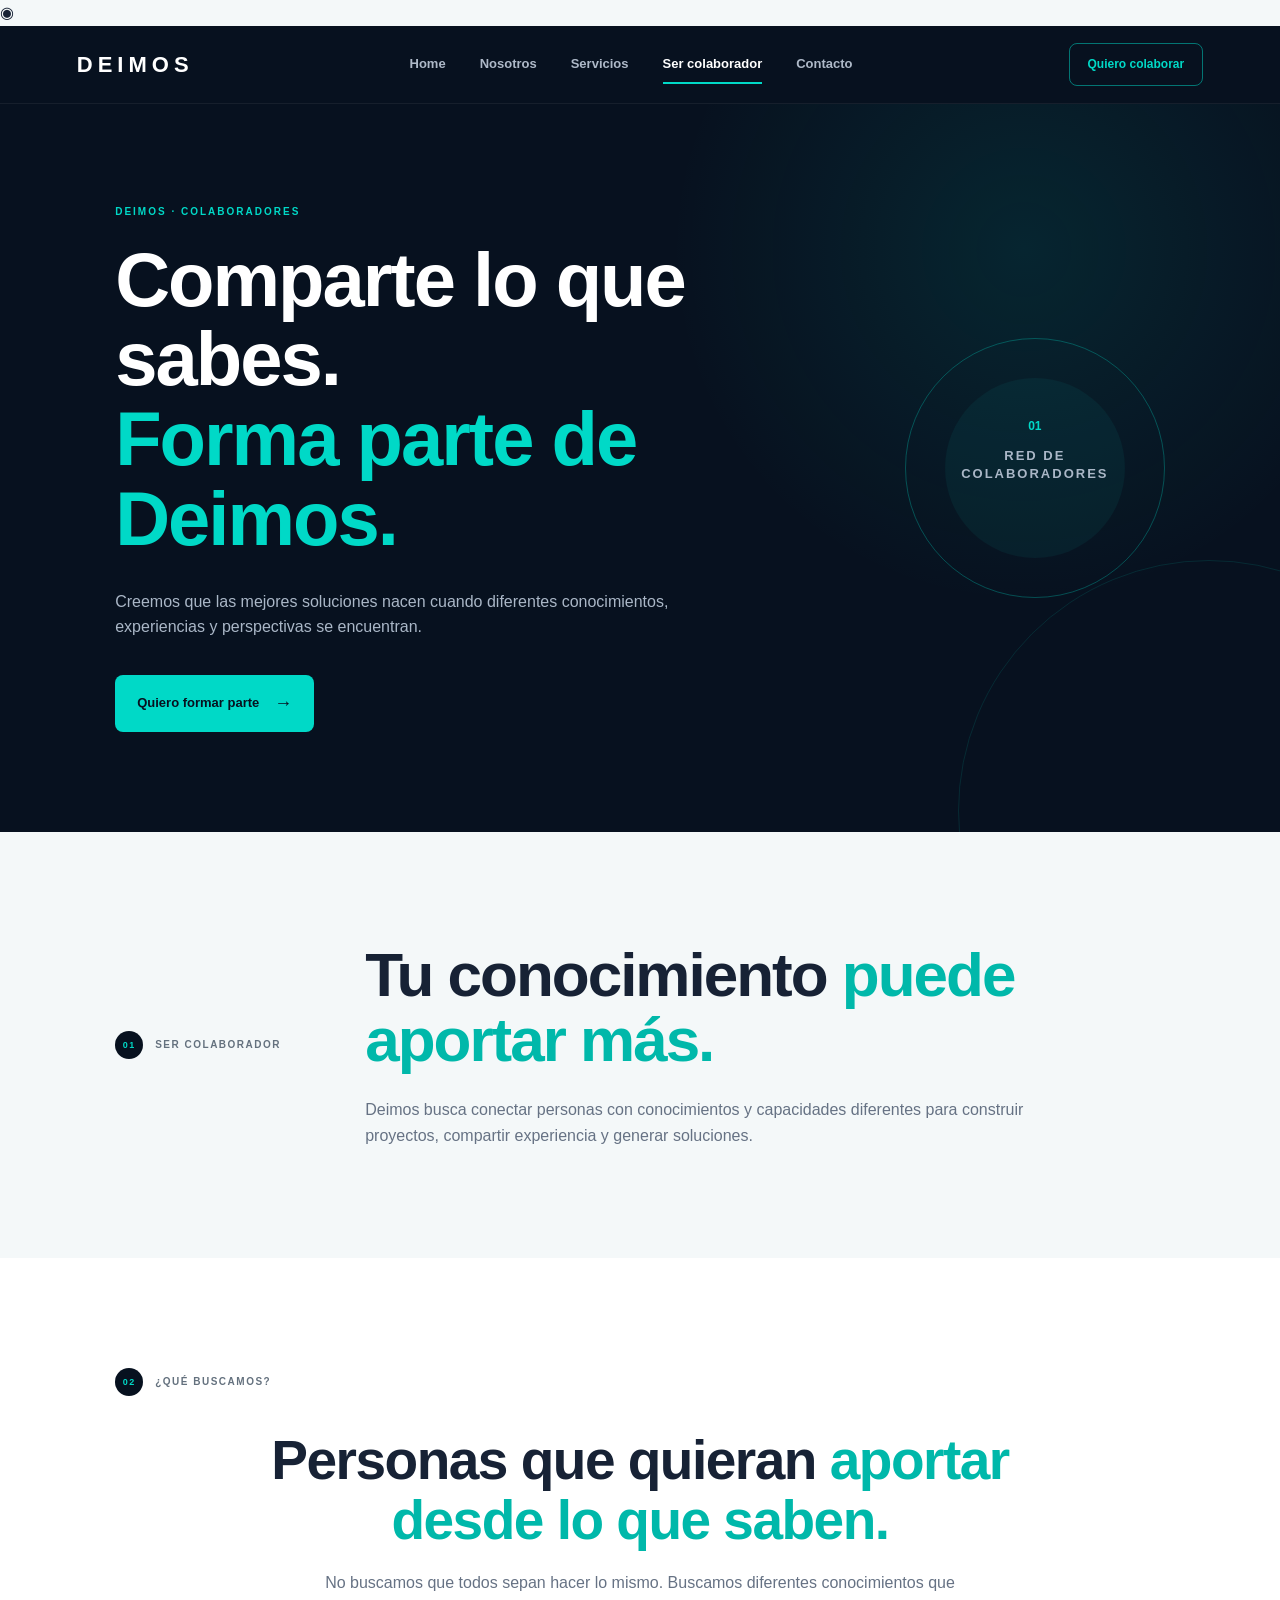
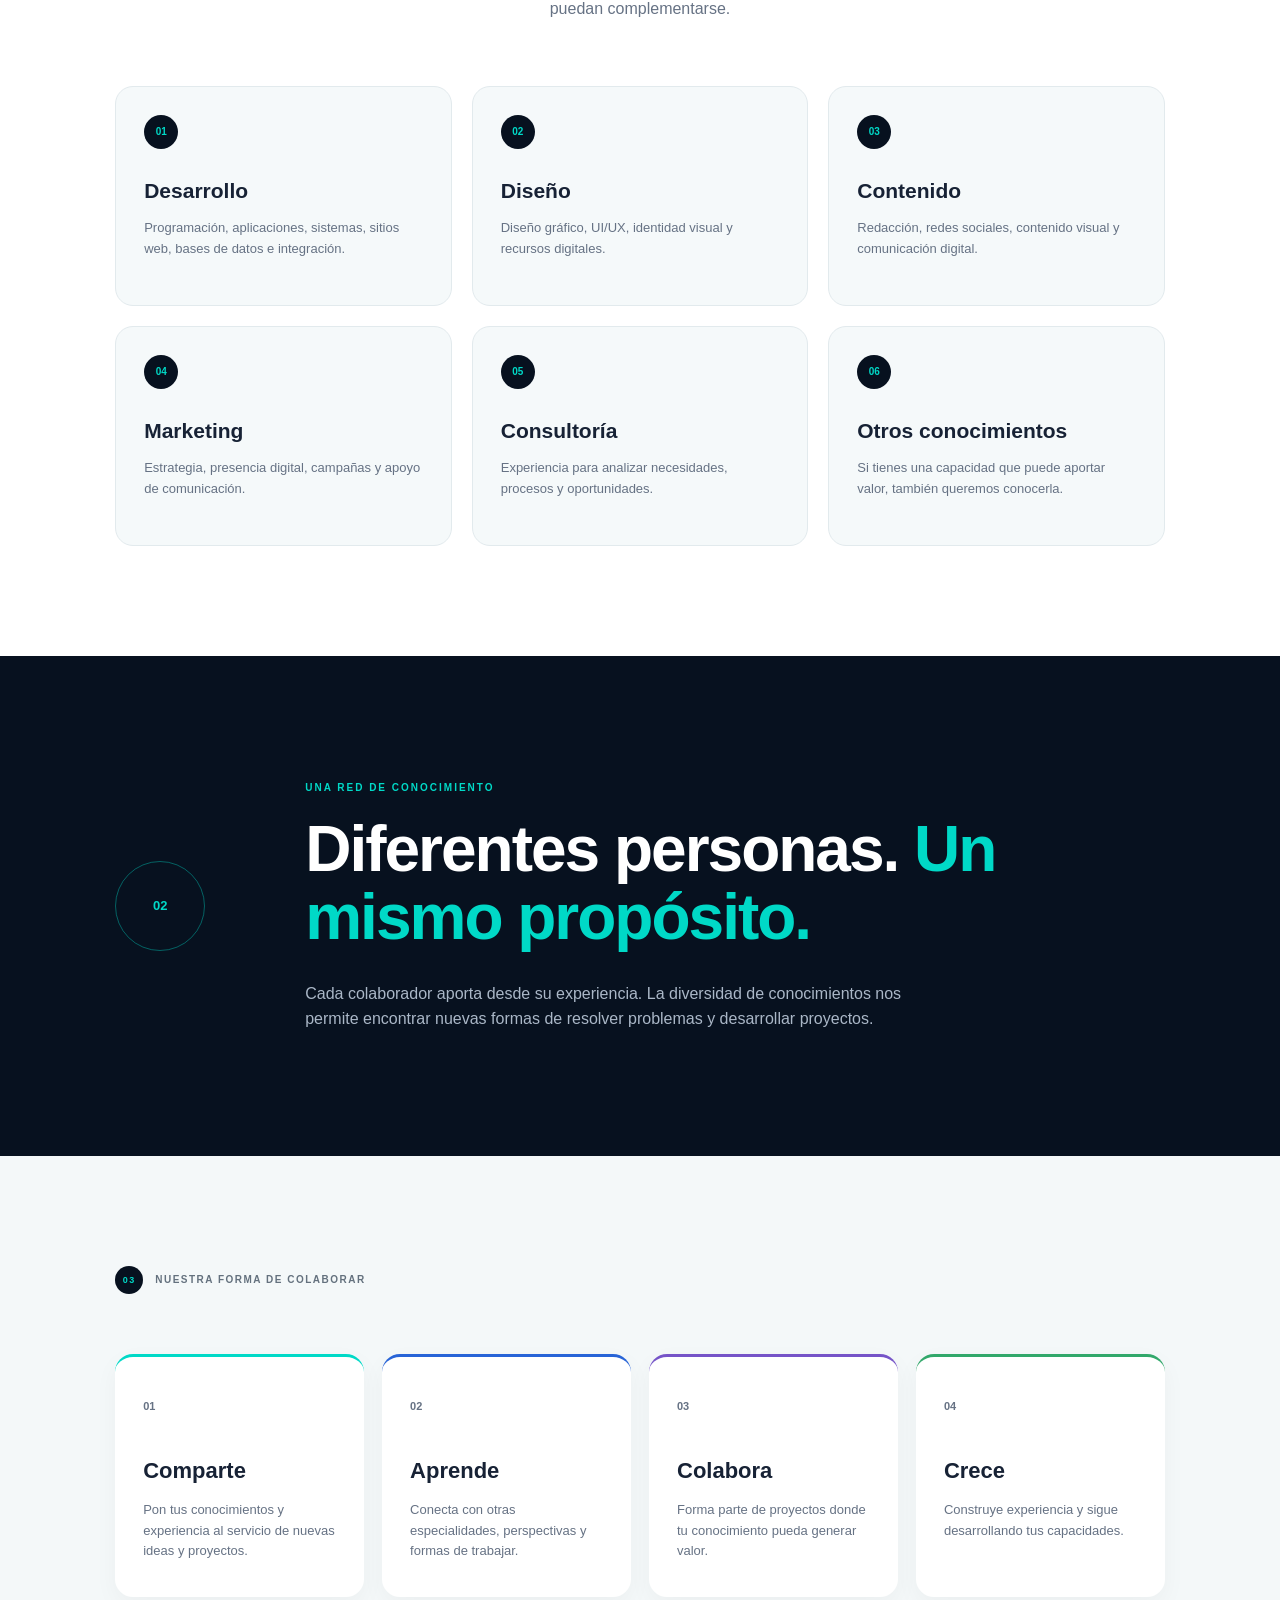
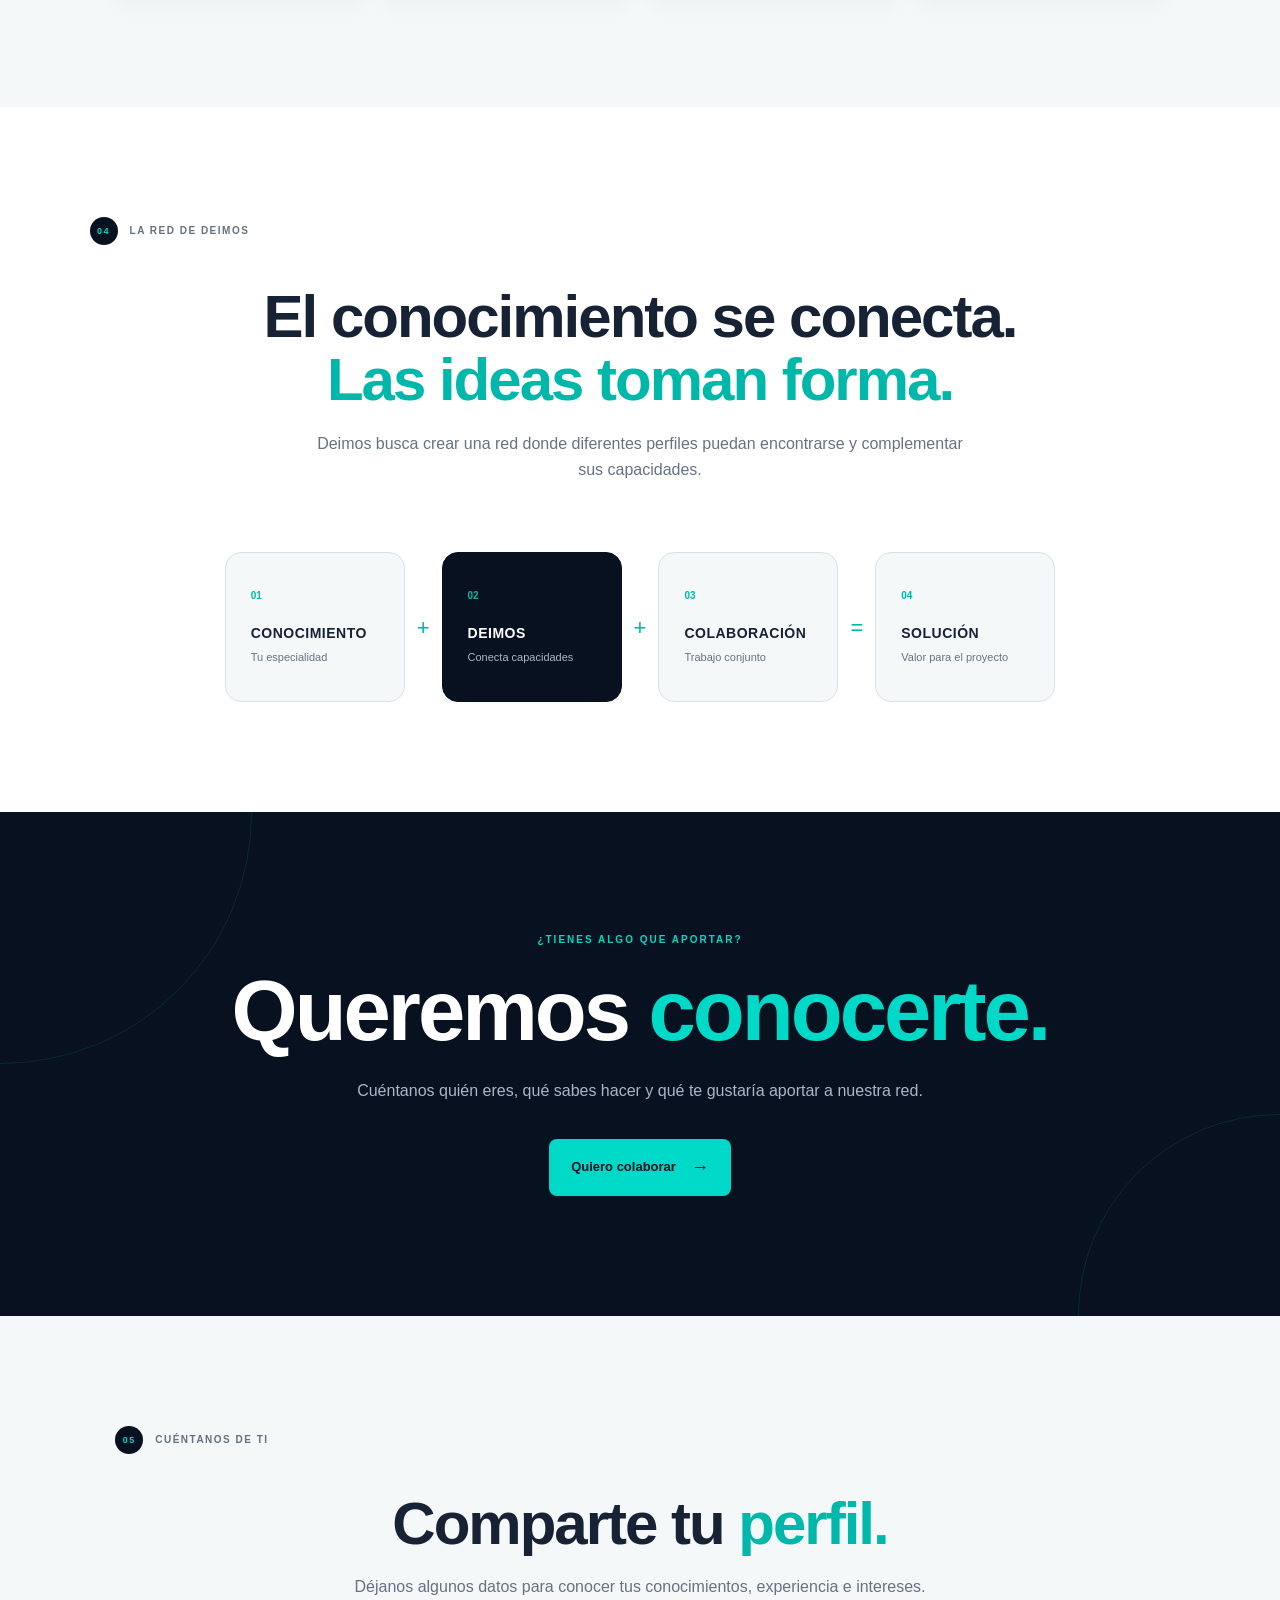
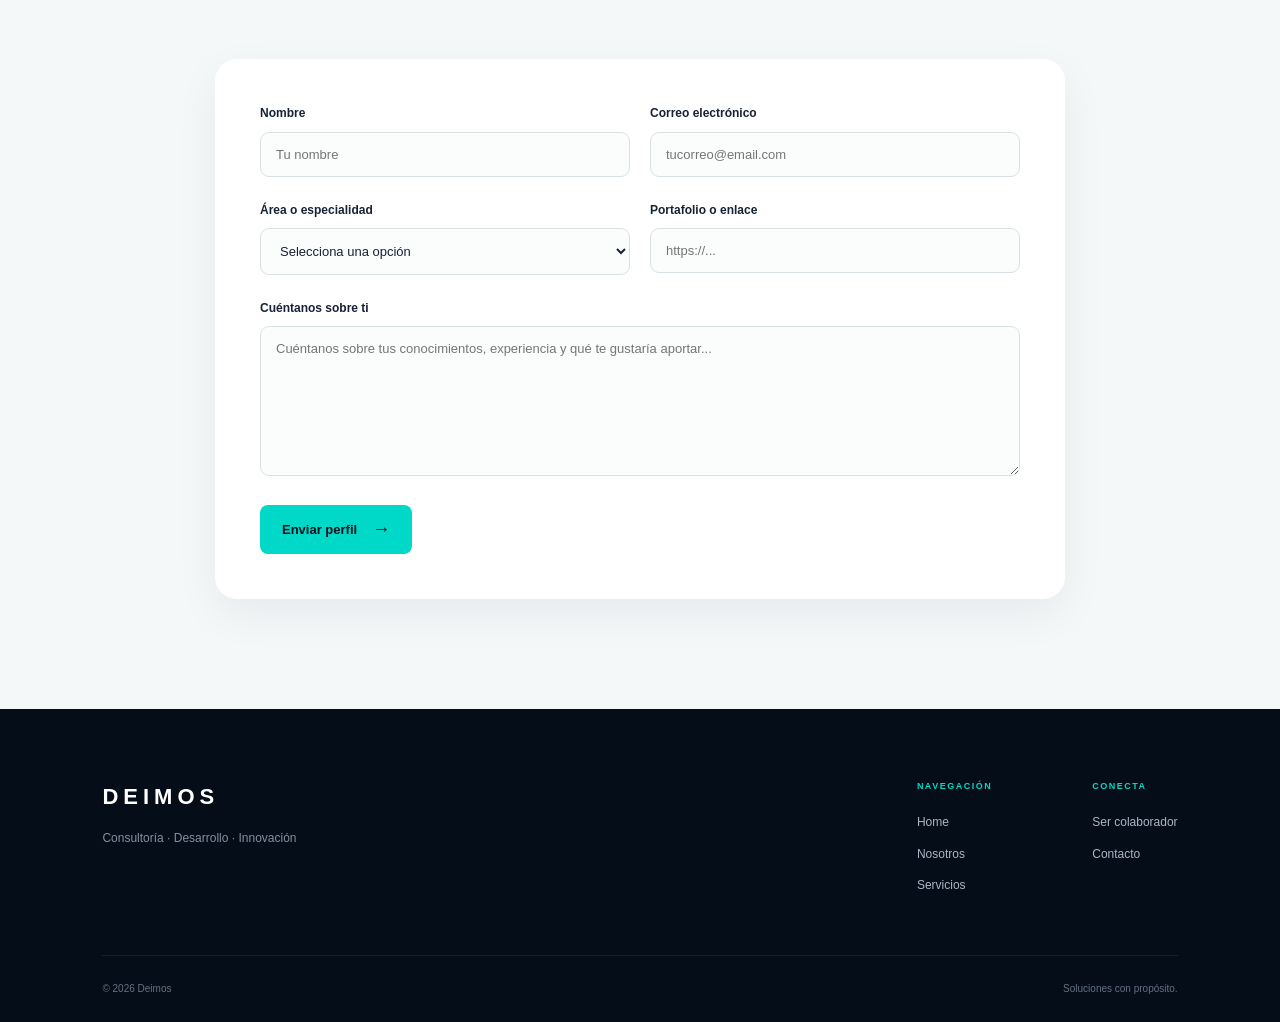
==== colaboradores.html @ 99408b01 "Add files via upload" ====
<!DOCTYPE html>
<html lang="es">
<head>
    <meta charset="UTF-8">
    <meta name="viewport" content="width=device-width, initial-scale=1.0">

    <title>Ser colaborador | Deimos</title>

    <meta name="description"
          content="Forma parte de la red de colaboradores de Deimos y comparte tus conocimientos para crear soluciones con propósito.">

    <link rel="stylesheet" href="css/colaboradores.css">
</head>

<!-- BOTÓN WHATSAPP -->
<a
    href="https://wa.me/528991595429"
    class="whatsapp-float"
    target="_blank"
    rel="noopener noreferrer"
    aria-label="Contactar por WhatsApp"
>
    <span class="whatsapp-icon">◉</span>
</a>

<body>

    <!-- =========================
         NAVBAR
    ========================== -->

    <header class="navbar">

        <a href="index.html" class="logo">
            DEIMOS
        </a>

        <nav class="nav-menu">
            <a href="index.html">Home</a>
            <a href="nosotros.html">Nosotros</a>
            <a href="servicios.html">Servicios</a>
            <a href="colaboradores.html" class="active">Ser colaborador</a>
            <a href="contacto.html">Contacto</a>
        </nav>

        <a href="#postularme" class="nav-button">
            Quiero colaborar
        </a>

    </header>


    <main>

        <!-- =========================
             HERO
        ========================== -->

        <section class="collab-hero">

            <div class="collab-hero-content">

                <span class="eyebrow">
                    DEIMOS · COLABORADORES
                </span>

                <h1>
                    Comparte lo que sabes.
                    <span>Forma parte de Deimos.</span>
                </h1>

                <p>
                    Creemos que las mejores soluciones nacen cuando
                    diferentes conocimientos, experiencias y perspectivas
                    se encuentran.
                </p>

                <a href="#postularme" class="btn-primary">
                    Quiero formar parte
                    <span>→</span>
                </a>

            </div>


            <div class="hero-mark">

                <span>01</span>

                <p>
                    RED DE<br>
                    COLABORADORES
                </p>

            </div>

        </section>


        <!-- =========================
             INTRO
        ========================== -->

        <section class="collab-intro">

            <div class="section-label">
                <span>01</span>
                SER COLABORADOR
            </div>


            <div class="intro-content">

                <h2>
                    Tu conocimiento
                    <span>puede aportar más.</span>
                </h2>

                <p>
                    Deimos busca conectar personas con conocimientos
                    y capacidades diferentes para construir proyectos,
                    compartir experiencia y generar soluciones.
                </p>

            </div>

        </section>


        <!-- =========================
             QUÉ BUSCAMOS
        ========================== -->

        <section class="collab-skills">

            <div class="section-label">
                <span>02</span>
                ¿QUÉ BUSCAMOS?
            </div>


            <div class="skills-heading">

                <h2>
                    Personas que quieran
                    <span>aportar desde lo que saben.</span>
                </h2>

                <p>
                    No buscamos que todos sepan hacer lo mismo.
                    Buscamos diferentes conocimientos que puedan
                    complementarse.
                </p>

            </div>


            <div class="skills-grid">

                <article class="skill-card">

                    <span>01</span>

                    <h3>
                        Desarrollo
                    </h3>

                    <p>
                        Programación, aplicaciones, sistemas,
                        sitios web, bases de datos e integración.
                    </p>

                </article>


                <article class="skill-card">

                    <span>02</span>

                    <h3>
                        Diseño
                    </h3>

                    <p>
                        Diseño gráfico, UI/UX, identidad visual
                        y recursos digitales.
                    </p>

                </article>


                <article class="skill-card">

                    <span>03</span>

                    <h3>
                        Contenido
                    </h3>

                    <p>
                        Redacción, redes sociales, contenido
                        visual y comunicación digital.
                    </p>

                </article>


                <article class="skill-card">

                    <span>04</span>

                    <h3>
                        Marketing
                    </h3>

                    <p>
                        Estrategia, presencia digital,
                        campañas y apoyo de comunicación.
                    </p>

                </article>


                <article class="skill-card">

                    <span>05</span>

                    <h3>
                        Consultoría
                    </h3>

                    <p>
                        Experiencia para analizar necesidades,
                        procesos y oportunidades.
                    </p>

                </article>


                <article class="skill-card">

                    <span>06</span>

                    <h3>
                        Otros conocimientos
                    </h3>

                    <p>
                        Si tienes una capacidad que puede aportar
                        valor, también queremos conocerla.
                    </p>

                </article>

            </div>

        </section>


        <!-- =========================
             FILOSOFÍA
        ========================== -->

        <section class="collab-philosophy">

            <div class="philosophy-number">
                02
            </div>


            <div class="philosophy-content">

                <span class="eyebrow">
                    UNA RED DE CONOCIMIENTO
                </span>

                <h2>
                    Diferentes personas.
                    <span>Un mismo propósito.</span>
                </h2>

                <p>
                    Cada colaborador aporta desde su experiencia.
                    La diversidad de conocimientos nos permite
                    encontrar nuevas formas de resolver problemas
                    y desarrollar proyectos.
                </p>

            </div>

        </section>


        <!-- =========================
             NUESTRA FORMA DE COLABORAR
        ========================== -->

        <section class="collab-values">

            <div class="section-label">
                <span>03</span>
                NUESTRA FORMA DE COLABORAR
            </div>


            <div class="values-grid">

                <article>

                    <span>01</span>

                    <h3>
                        Comparte
                    </h3>

                    <p>
                        Pon tus conocimientos y experiencia
                        al servicio de nuevas ideas y proyectos.
                    </p>

                </article>


                <article>

                    <span>02</span>

                    <h3>
                        Aprende
                    </h3>

                    <p>
                        Conecta con otras especialidades,
                        perspectivas y formas de trabajar.
                    </p>

                </article>


                <article>

                    <span>03</span>

                    <h3>
                        Colabora
                    </h3>

                    <p>
                        Forma parte de proyectos donde tu
                        conocimiento pueda generar valor.
                    </p>

                </article>


                <article>

                    <span>04</span>

                    <h3>
                        Crece
                    </h3>

                    <p>
                        Construye experiencia y sigue
                        desarrollando tus capacidades.
                    </p>

                </article>

            </div>

        </section>


        <!-- =========================
             RED DE DEIMOS
        ========================== -->

        <section class="collab-network">

            <div class="section-label">
                <span>04</span>
                LA RED DE DEIMOS
            </div>


            <div class="network-heading">

                <h2>
                    El conocimiento se conecta.
                    <span>Las ideas toman forma.</span>
                </h2>

                <p>
                    Deimos busca crear una red donde diferentes
                    perfiles puedan encontrarse y complementar
                    sus capacidades.
                </p>

            </div>


            <div class="network-visual">

                <div class="network-person">

                    <span>01</span>

                    <strong>
                        CONOCIMIENTO
                    </strong>

                    <small>
                        Tu especialidad
                    </small>

                </div>


                <div class="network-connector">
                    +
                </div>


                <div class="network-person network-center">

                    <span>02</span>

                    <strong>
                        DEIMOS
                    </strong>

                    <small>
                        Conecta capacidades
                    </small>

                </div>


                <div class="network-connector">
                    +
                </div>


                <div class="network-person">

                    <span>03</span>

                    <strong>
                        COLABORACIÓN
                    </strong>

                    <small>
                        Trabajo conjunto
                    </small>

                </div>


                <div class="network-connector">
                    =
                </div>


                <div class="network-result">

                    <span>04</span>

                    <strong>
                        SOLUCIÓN
                    </strong>

                    <small>
                        Valor para el proyecto
                    </small>

                </div>

            </div>

        </section>


        <!-- =========================
             INVITACIÓN
        ========================== -->

        <section class="collab-invite">

            <span class="eyebrow">
                ¿TIENES ALGO QUE APORTAR?
            </span>

            <h2>
                Queremos
                <span>conocerte.</span>
            </h2>

            <p>
                Cuéntanos quién eres, qué sabes hacer y
                qué te gustaría aportar a nuestra red.
            </p>

            <a href="#postularme" class="btn-primary">
                Quiero colaborar
                <span>→</span>
            </a>

        </section>


        <!-- =========================
             FORMULARIO
        ========================== -->

        <section class="collab-form-section" id="postularme">

            <div class="section-label">
                <span>05</span>
                CUÉNTANOS DE TI
            </div>


            <div class="form-heading">

                <h2>
                    Comparte tu
                    <span>perfil.</span>
                </h2>

                <p>
                    Déjanos algunos datos para conocer tus
                    conocimientos, experiencia e intereses.
                </p>

            </div>


            <form class="collab-form">

                <div class="form-row">

                    <div class="form-group">

                        <label for="nombre">
                            Nombre
                        </label>

                        <input
                            type="text"
                            id="nombre"
                            name="nombre"
                            placeholder="Tu nombre"
                        >

                    </div>


                    <div class="form-group">

                        <label for="correo">
                            Correo electrónico
                        </label>

                        <input
                            type="email"
                            id="correo"
                            name="correo"
                            placeholder="tucorreo@email.com"
                        >

                    </div>

                </div>


                <div class="form-row">

                    <div class="form-group">

                        <label for="especialidad">
                            Área o especialidad
                        </label>

                        <select
                            id="especialidad"
                            name="especialidad"
                        >

                            <option value="">
                                Selecciona una opción
                            </option>

                            <option value="desarrollo">
                                Desarrollo / Tecnología
                            </option>

                            <option value="diseno">
                                Diseño
                            </option>

                            <option value="contenido">
                                Contenido
                            </option>

                            <option value="marketing">
                                Marketing
                            </option>

                            <option value="consultoria">
                                Consultoría
                            </option>

                            <option value="otra">
                                Otra
                            </option>

                        </select>

                    </div>


                    <div class="form-group">

                        <label for="portafolio">
                            Portafolio o enlace
                        </label>

                        <input
                            type="url"
                            id="portafolio"
                            name="portafolio"
                            placeholder="https://..."
                        >

                    </div>

                </div>


                <div class="form-group">

                    <label for="mensaje">
                        Cuéntanos sobre ti
                    </label>

                    <textarea
                        id="mensaje"
                        name="mensaje"
                        rows="6"
                        placeholder="Cuéntanos sobre tus conocimientos, experiencia y qué te gustaría aportar..."
                    ></textarea>

                </div>


                <button
                    type="submit"
                    class="btn-primary form-button"
                >
                    Enviar perfil
                    <span>→</span>
                </button>

            </form>

        </section>

    </main>


    <!-- =========================
         FOOTER
    ========================== -->

    <footer class="footer">

        <div class="footer-main">

            <div class="footer-brand">

                <a href="index.html" class="logo">
                    DEIMOS
                </a>

                <p>
                    Consultoría · Desarrollo · Innovación
                </p>

            </div>


            <div class="footer-links">

                <div>

                    <span>NAVEGACIÓN</span>

                    <a href="index.html">
                        Home
                    </a>

                    <a href="nosotros.html">
                        Nosotros
                    </a>

                    <a href="servicios.html">
                        Servicios
                    </a>

                </div>


                <div>

                    <span>CONECTA</span>

                    <a href="colaboradores.html">
                        Ser colaborador
                    </a>

                    <a href="contacto.html">
                        Contacto
                    </a>

                </div>

            </div>

        </div>


        <div class="footer-bottom">

            <span>
                © 2026 Deimos
            </span>

            <span>
                Soluciones con propósito.
            </span>

        </div>

    </footer>

</body>
</html>
---- css/colaboradores.css ----
/* =========================================================
   DEIMOS — SER COLABORADOR
   colaboradores.css
========================================================= */


/* =========================================================
   RESET
========================================================= */

* {
    margin: 0;
    padding: 0;
    box-sizing: border-box;
}

html {
    scroll-behavior: smooth;
}

body {
    font-family: Arial, Helvetica, sans-serif;
    background: #f4f8f9;
    color: #172235;
    line-height: 1.6;
}

a {
    text-decoration: none;
    color: inherit;
}

button,
input,
select,
textarea {
    font-family: inherit;
}


/* =========================================================
   VARIABLES
========================================================= */

:root {
    --dark: #07111f;
    --dark-2: #0d1a2b;
    --dark-3: #132238;

    --turquoise: #00d9c7;
    --turquoise-dark: #00b8aa;
    --turquoise-light: #dffaf7;

    --blue: #2864d7;
    --purple: #7654c8;

    --white: #ffffff;
    --light: #f4f8f9;
    --light-2: #e9f0f2;

    --text: #172235;
    --text-light: #667284;
    --border: #d8e2e5;

    --radius: 20px;
}


/* =========================================================
   NAVBAR
========================================================= */

.navbar {
    width: 100%;
    height: 78px;

    display: flex;
    align-items: center;
    justify-content: space-between;

    padding: 0 6%;

    background: var(--dark);
    color: white;

    position: sticky;
    top: 0;
    z-index: 1000;

    border-bottom: 1px solid rgba(255,255,255,0.06);
}

.logo {
    font-size: 22px;
    font-weight: 800;
    letter-spacing: 5px;
    color: white;
}

.nav-menu {
    display: flex;
    align-items: center;
    gap: 34px;
}

.nav-menu a {
    font-size: 13px;
    font-weight: 600;
    color: #aeb9c8;
    transition: 0.3s ease;
    position: relative;
}

.nav-menu a:hover,
.nav-menu a.active {
    color: white;
}

.nav-menu a.active::after {
    content: "";

    position: absolute;
    left: 0;
    bottom: -10px;

    width: 100%;
    height: 2px;

    background: var(--turquoise);
}

.nav-button {
    padding: 11px 18px;

    border: 1px solid rgba(0, 217, 199, 0.5);
    border-radius: 8px;

    color: var(--turquoise);

    font-size: 12px;
    font-weight: 700;

    transition: 0.3s ease;
}

.nav-button:hover {
    background: var(--turquoise);
    color: var(--dark);
}


/* =========================================================
   BOTONES
========================================================= */

.btn-primary {
    display: inline-flex;
    align-items: center;
    gap: 15px;

    padding: 14px 22px;

    background: var(--turquoise);
    color: var(--dark);

    border-radius: 8px;

    font-size: 13px;
    font-weight: 800;

    transition: 0.3s ease;
}

.btn-primary span {
    font-size: 18px;
    transition: 0.3s ease;
}

.btn-primary:hover {
    transform: translateY(-3px);
    box-shadow: 0 10px 25px rgba(0, 217, 199, 0.18);
}

.btn-primary:hover span {
    transform: translateX(5px);
}


/* =========================================================
   HERO
========================================================= */

.collab-hero {
    min-height: 650px;

    background:
        radial-gradient(
            circle at 80% 20%,
            rgba(0, 217, 199, 0.10),
            transparent 30%
        ),
        var(--dark);

    color: white;

    padding: 100px 9%;

    display: flex;
    align-items: center;
    justify-content: space-between;

    position: relative;
    overflow: hidden;
}

.collab-hero::before {
    content: "";

    position: absolute;

    width: 500px;
    height: 500px;

    border: 1px solid rgba(0, 217, 199, 0.12);
    border-radius: 50%;

    right: -180px;
    bottom: -230px;
}

.collab-hero-content {
    width: min(650px, 100%);
    position: relative;
    z-index: 2;
}

.eyebrow {
    display: block;

    color: var(--turquoise);

    font-size: 10px;
    font-weight: 800;

    letter-spacing: 2px;

    margin-bottom: 20px;
}

.collab-hero h1 {
    font-size: clamp(42px, 6vw, 76px);
    line-height: 1.05;

    max-width: 760px;

    margin-bottom: 30px;

    letter-spacing: -2px;
}

.collab-hero h1 span {
    display: block;
    color: var(--turquoise);
}

.collab-hero p {
    max-width: 580px;

    color: #aab7c7;

    font-size: 16px;

    margin-bottom: 35px;
}

.hero-mark {
    width: 260px;
    height: 260px;

    border: 1px solid rgba(0, 217, 199, 0.3);
    border-radius: 50%;

    display: flex;
    flex-direction: column;
    align-items: center;
    justify-content: center;

    position: relative;

    color: white;
}

.hero-mark::before {
    content: "";

    position: absolute;

    width: 180px;
    height: 180px;

    border-radius: 50%;

    background: rgba(0, 217, 199, 0.06);
}

.hero-mark span,
.hero-mark p {
    position: relative;
    z-index: 2;
}

.hero-mark span {
    color: var(--turquoise);
    font-size: 12px;
    font-weight: 800;
}

.hero-mark p {
    text-align: center;

    font-size: 13px;
    font-weight: 800;

    letter-spacing: 2px;
    line-height: 1.4;

    margin-top: 10px;
}


/* =========================================================
   SECTION LABEL
========================================================= */

.section-label {
    display: flex;
    align-items: center;
    gap: 12px;

    color: #64717e;

    font-size: 10px;
    font-weight: 800;

    letter-spacing: 1.5px;
}

.section-label span {
    width: 28px;
    height: 28px;

    display: flex;
    align-items: center;
    justify-content: center;

    background: var(--dark);
    color: var(--turquoise);

    border-radius: 50%;

    font-size: 9px;
}


/* =========================================================
   INTRO
========================================================= */

.collab-intro {
    padding: 110px 9%;

    background: var(--light);

    display: grid;
    grid-template-columns: 180px 1fr;

    gap: 70px;
}

.intro-content {
    max-width: 850px;
}

.intro-content h2 {
    font-size: clamp(38px, 5vw, 62px);
    line-height: 1.05;

    letter-spacing: -2px;

    margin-bottom: 25px;
}

.intro-content h2 span {
    color: var(--turquoise-dark);
}

.intro-content p {
    max-width: 700px;

    color: var(--text-light);

    font-size: 16px;
}


/* =========================================================
   SKILLS
========================================================= */

.collab-skills {
    padding: 110px 9%;
    background: white;
}

.skills-heading {
    max-width: 850px;
    margin: 35px auto 65px;
    text-align: center;
}

.skills-heading h2 {
    font-size: clamp(35px, 4.5vw, 55px);
    line-height: 1.08;

    letter-spacing: -1.5px;

    margin-bottom: 20px;
}

.skills-heading h2 span {
    color: var(--turquoise-dark);
}

.skills-heading p {
    color: var(--text-light);
    max-width: 650px;
    margin: auto;
}

.skills-grid {
    display: grid;

    grid-template-columns: repeat(3, 1fr);

    gap: 20px;

    max-width: 1150px;
    margin: auto;
}

.skill-card {
    min-height: 220px;

    padding: 28px;

    background: #f5f9fa;

    border: 1px solid #e2eaed;
    border-radius: 18px;

    transition: 0.3s ease;
}

.skill-card:hover {
    transform: translateY(-6px);

    background: white;

    border-color: rgba(0, 217, 199, 0.5);

    box-shadow: 0 15px 35px rgba(7, 17, 31, 0.07);
}

.skill-card span {
    display: inline-flex;

    width: 34px;
    height: 34px;

    align-items: center;
    justify-content: center;

    border-radius: 50%;

    background: var(--dark);
    color: var(--turquoise);

    font-size: 10px;
    font-weight: 800;

    margin-bottom: 25px;
}

.skill-card h3 {
    font-size: 21px;
    margin-bottom: 10px;
}

.skill-card p {
    color: var(--text-light);
    font-size: 13px;
}


/* =========================================================
   PHILOSOPHY
========================================================= */

.collab-philosophy {
    min-height: 500px;

    padding: 90px 9%;

    background: var(--dark);

    color: white;

    display: grid;

    grid-template-columns: 120px 1fr;

    gap: 70px;

    align-items: center;
}

.philosophy-number {
    width: 90px;
    height: 90px;

    border: 1px solid rgba(0, 217, 199, 0.4);

    border-radius: 50%;

    display: flex;
    align-items: center;
    justify-content: center;

    color: var(--turquoise);

    font-size: 13px;
    font-weight: 800;
}

.philosophy-content {
    max-width: 850px;
}

.philosophy-content h2 {
    font-size: clamp(38px, 5vw, 65px);

    line-height: 1.05;

    letter-spacing: -2px;

    margin-bottom: 30px;
}

.philosophy-content h2 span {
    color: var(--turquoise);
}

.philosophy-content p {
    max-width: 650px;

    color: #aab7c7;

    font-size: 16px;
}


/* =========================================================
   VALUES
========================================================= */

.collab-values {
    padding: 110px 9%;

    background: var(--light);
}

.values-grid {
    margin-top: 60px;

    display: grid;

    grid-template-columns: repeat(4, 1fr);

    gap: 18px;
}

.values-grid article {
    padding: 35px 28px;

    min-height: 230px;

    background: white;

    border-radius: 18px;

    border-top: 3px solid var(--turquoise);

    box-shadow: 0 8px 25px rgba(7, 17, 31, 0.04);

    transition: 0.3s ease;
}

.values-grid article:nth-child(2) {
    border-color: var(--blue);
}

.values-grid article:nth-child(3) {
    border-color: var(--purple);
}

.values-grid article:nth-child(4) {
    border-color: #32a86b;
}

.values-grid article:hover {
    transform: translateY(-5px);
}

.values-grid span {
    font-size: 11px;

    font-weight: 800;

    color: var(--text-light);
}

.values-grid h3 {
    font-size: 22px;

    margin: 35px 0 12px;
}

.values-grid p {
    color: var(--text-light);
    font-size: 13px;
}


/* =========================================================
   NETWORK
========================================================= */

.collab-network {
    padding: 110px 7%;

    background: white;
}

.network-heading {
    max-width: 800px;

    margin: 40px auto 70px;

    text-align: center;
}

.network-heading h2 {
    font-size: clamp(35px, 5vw, 60px);

    line-height: 1.05;

    letter-spacing: -2px;

    margin-bottom: 20px;
}

.network-heading h2 span {
    color: var(--turquoise-dark);
}

.network-heading p {
    color: var(--text-light);

    max-width: 650px;

    margin: auto;
}

.network-visual {
    max-width: 1200px;

    margin: auto;

    display: flex;

    align-items: center;
    justify-content: center;

    gap: 12px;

    flex-wrap: wrap;
}

.network-person,
.network-result {
    min-width: 180px;
    min-height: 150px;

    padding: 25px;

    border-radius: 16px;

    background: var(--light);

    border: 1px solid var(--border);

    display: flex;
    flex-direction: column;

    justify-content: center;

    transition: 0.3s ease;
}

.network-person:hover,
.network-result:hover {
    transform: translateY(-5px);
}

.network-person span,
.network-result span {
    font-size: 10px;

    color: var(--turquoise-dark);

    font-weight: 800;

    margin-bottom: 18px;
}

.network-person strong,
.network-result strong {
    font-size: 14px;

    letter-spacing: 0.5px;
}

.network-person small,
.network-result small {
    color: var(--text-light);

    margin-top: 5px;

    font-size: 11px;
}

.network-center {
    background: var(--dark);
    color: white;
    border-color: var(--dark);
}

.network-center small {
    color: #aab7c7;
}

.network-connector {
    font-size: 22px;

    color: var(--turquoise-dark);

    font-weight: 300;
}


/* =========================================================
   INVITATION
========================================================= */

.collab-invite {
    padding: 120px 20px;

    background: var(--dark);

    color: white;

    text-align: center;

    position: relative;

    overflow: hidden;
}

.collab-invite::before,
.collab-invite::after {
    content: "";

    position: absolute;

    border-radius: 50%;

    border: 1px solid rgba(0, 217, 199, 0.12);
}

.collab-invite::before {
    width: 500px;
    height: 500px;

    left: -250px;
    top: -250px;
}

.collab-invite::after {
    width: 400px;
    height: 400px;

    right: -200px;
    bottom: -200px;
}

.collab-invite > * {
    position: relative;
    z-index: 2;
}

.collab-invite h2 {
    font-size: clamp(45px, 7vw, 85px);

    line-height: 1;

    letter-spacing: -3px;

    margin-bottom: 25px;
}

.collab-invite h2 span {
    color: var(--turquoise);
}

.collab-invite p {
    max-width: 600px;

    margin: 0 auto 35px;

    color: #aab7c7;

    font-size: 16px;
}


/* =========================================================
   FORMULARIO
========================================================= */

.collab-form-section {
    padding: 110px 9%;

    background: var(--light);
}

.form-heading {
    max-width: 700px;

    margin: 40px auto 60px;

    text-align: center;
}

.form-heading h2 {
    font-size: clamp(38px, 5vw, 60px);

    line-height: 1;

    letter-spacing: -2px;

    margin-bottom: 20px;
}

.form-heading h2 span {
    color: var(--turquoise-dark);
}

.form-heading p {
    color: var(--text-light);
}

.collab-form {
    max-width: 850px;

    margin: auto;

    background: white;

    padding: 45px;

    border-radius: 22px;

    box-shadow: 0 15px 45px rgba(7, 17, 31, 0.06);
}

.form-row {
    display: grid;

    grid-template-columns: 1fr 1fr;

    gap: 20px;
}

.form-group {
    display: flex;
    flex-direction: column;

    margin-bottom: 24px;
}

.form-group label {
    margin-bottom: 8px;

    font-size: 12px;

    font-weight: 800;

    color: var(--text);
}

.form-group input,
.form-group select,
.form-group textarea {
    width: 100%;

    border: 1px solid var(--border);

    border-radius: 9px;

    padding: 14px 15px;

    font-size: 13px;

    color: var(--text);

    background: #fbfcfc;

    outline: none;

    transition: 0.3s ease;
}

.form-group input:focus,
.form-group select:focus,
.form-group textarea:focus {
    border-color: var(--turquoise);

    background: white;

    box-shadow: 0 0 0 3px rgba(0, 217, 199, 0.08);
}

.form-group textarea {
    resize: vertical;

    min-height: 150px;
}

.form-button {
    border: none;

    cursor: pointer;

    margin-top: 5px;
}


/* =========================================================
   FOOTER
========================================================= */

.footer {
    background: #050d18;

    color: white;

    padding: 70px 8% 25px;
}

.footer-main {
    display: flex;

    justify-content: space-between;

    gap: 60px;

    padding-bottom: 60px;

    border-bottom: 1px solid rgba(255,255,255,0.08);
}

.footer-brand p {
    color: #8290a0;

    font-size: 12px;

    margin-top: 15px;
}

.footer-links {
    display: flex;

    gap: 100px;
}

.footer-links div {
    display: flex;
    flex-direction: column;

    gap: 12px;
}

.footer-links span {
    color: var(--turquoise);

    font-size: 9px;

    font-weight: 800;

    letter-spacing: 1.5px;

    margin-bottom: 8px;
}

.footer-links a {
    color: #aab7c7;

    font-size: 12px;

    transition: 0.3s ease;
}

.footer-links a:hover {
    color: white;
}

.footer-bottom {
    padding-top: 25px;

    display: flex;

    justify-content: space-between;

    color: #657283;

    font-size: 10px;
}


/* =========================================================
   RESPONSIVE — TABLET
========================================================= */

@media (max-width: 900px) {

    .navbar {
        padding: 0 4%;
    }

    .nav-menu {
        gap: 15px;
    }

    .nav-menu a {
        font-size: 11px;
    }

    .nav-button {
        display: none;
    }

    .collab-hero {
        padding: 80px 7%;
    }

    .hero-mark {
        width: 190px;
        height: 190px;
    }

    .collab-intro {
        grid-template-columns: 1fr;

        gap: 35px;

        padding: 80px 7%;
    }

    .skills-grid {
        grid-template-columns: repeat(2, 1fr);
    }

    .values-grid {
        grid-template-columns: repeat(2, 1fr);
    }

    .collab-philosophy {
        padding: 80px 7%;
    }

}


/* =========================================================
   RESPONSIVE — MÓVIL
========================================================= */

@media (max-width: 650px) {

    .navbar {
        height: auto;

        min-height: 70px;

        padding: 18px 5%;

        flex-wrap: wrap;

        gap: 15px;
    }

    .nav-menu {
        order: 3;

        width: 100%;

        overflow-x: auto;

        padding-bottom: 5px;

        justify-content: flex-start;

        gap: 22px;
    }

    .nav-menu a {
        white-space: nowrap;
    }

    .nav-menu a.active::after {
        display: none;
    }


    /* HERO */

    .collab-hero {
        min-height: auto;

        padding: 75px 7% 90px;

        display: block;
    }

    .collab-hero h1 {
        font-size: 45px;

        letter-spacing: -1.5px;
    }

    .collab-hero p {
        font-size: 14px;
    }

    .hero-mark {
        width: 170px;
        height: 170px;

        margin: 60px auto 0;
    }


    /* INTRO */

    .collab-intro {
        padding: 75px 7%;
    }

    .intro-content h2 {
        font-size: 40px;
    }


    /* SKILLS */

    .collab-skills {
        padding: 75px 7%;
    }

    .skills-heading {
        margin-bottom: 40px;
    }

    .skills-heading h2 {
        font-size: 38px;
    }

    .skills-grid {
        grid-template-columns: 1fr;
    }


    /* PHILOSOPHY */

    .collab-philosophy {
        grid-template-columns: 1fr;

        gap: 30px;

        padding: 75px 7%;
    }

    .philosophy-number {
        width: 65px;
        height: 65px;
    }

    .philosophy-content h2 {
        font-size: 40px;
    }


    /* VALUES */

    .collab-values {
        padding: 75px 7%;
    }

    .values-grid {
        grid-template-columns: 1fr;
    }


    /* NETWORK */

    .collab-network {
        padding: 75px 7%;
    }

    .network-heading h2 {
        font-size: 40px;
    }

    .network-visual {
        flex-direction: column;
    }

    .network-person,
    .network-result {
        width: 100%;
        max-width: 300px;
    }

    .network-connector {
        transform: rotate(90deg);
    }


    /* INVITATION */

    .collab-invite {
        padding: 90px 7%;
    }

    .collab-invite h2 {
        font-size: 52px;
        letter-spacing: -2px;
    }


    /* FORM */

    .collab-form-section {
        padding: 75px 7%;
    }

    .form-heading h2 {
        font-size: 42px;
    }

    .collab-form {
        padding: 28px 22px;
    }

    .form-row {
        grid-template-columns: 1fr;

        gap: 0;
    }


    /* FOOTER */

    .footer {
        padding: 60px 7% 25px;
    }

    .footer-main {
        flex-direction: column;
    }

    .footer-links {
        gap: 60px;
    }

    .footer-bottom {
        flex-direction: column;

        gap: 10px;
    }

}
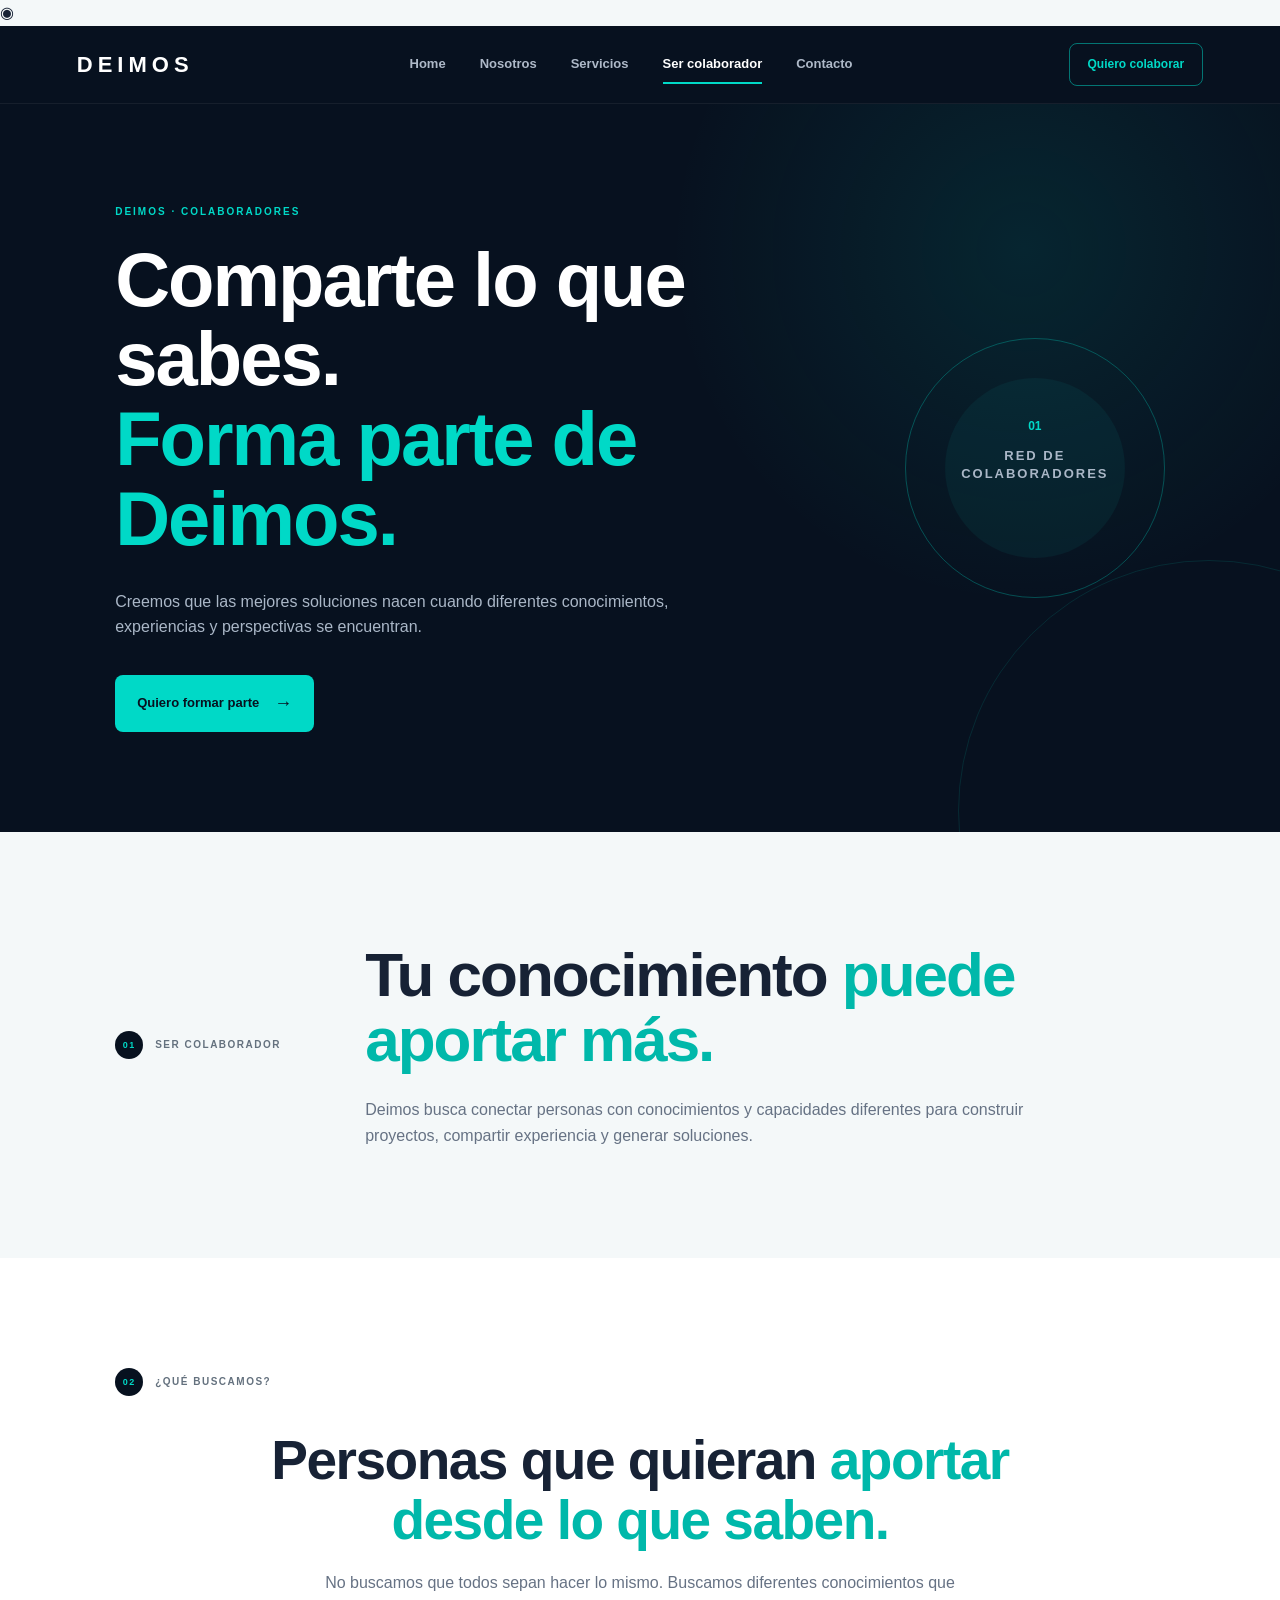
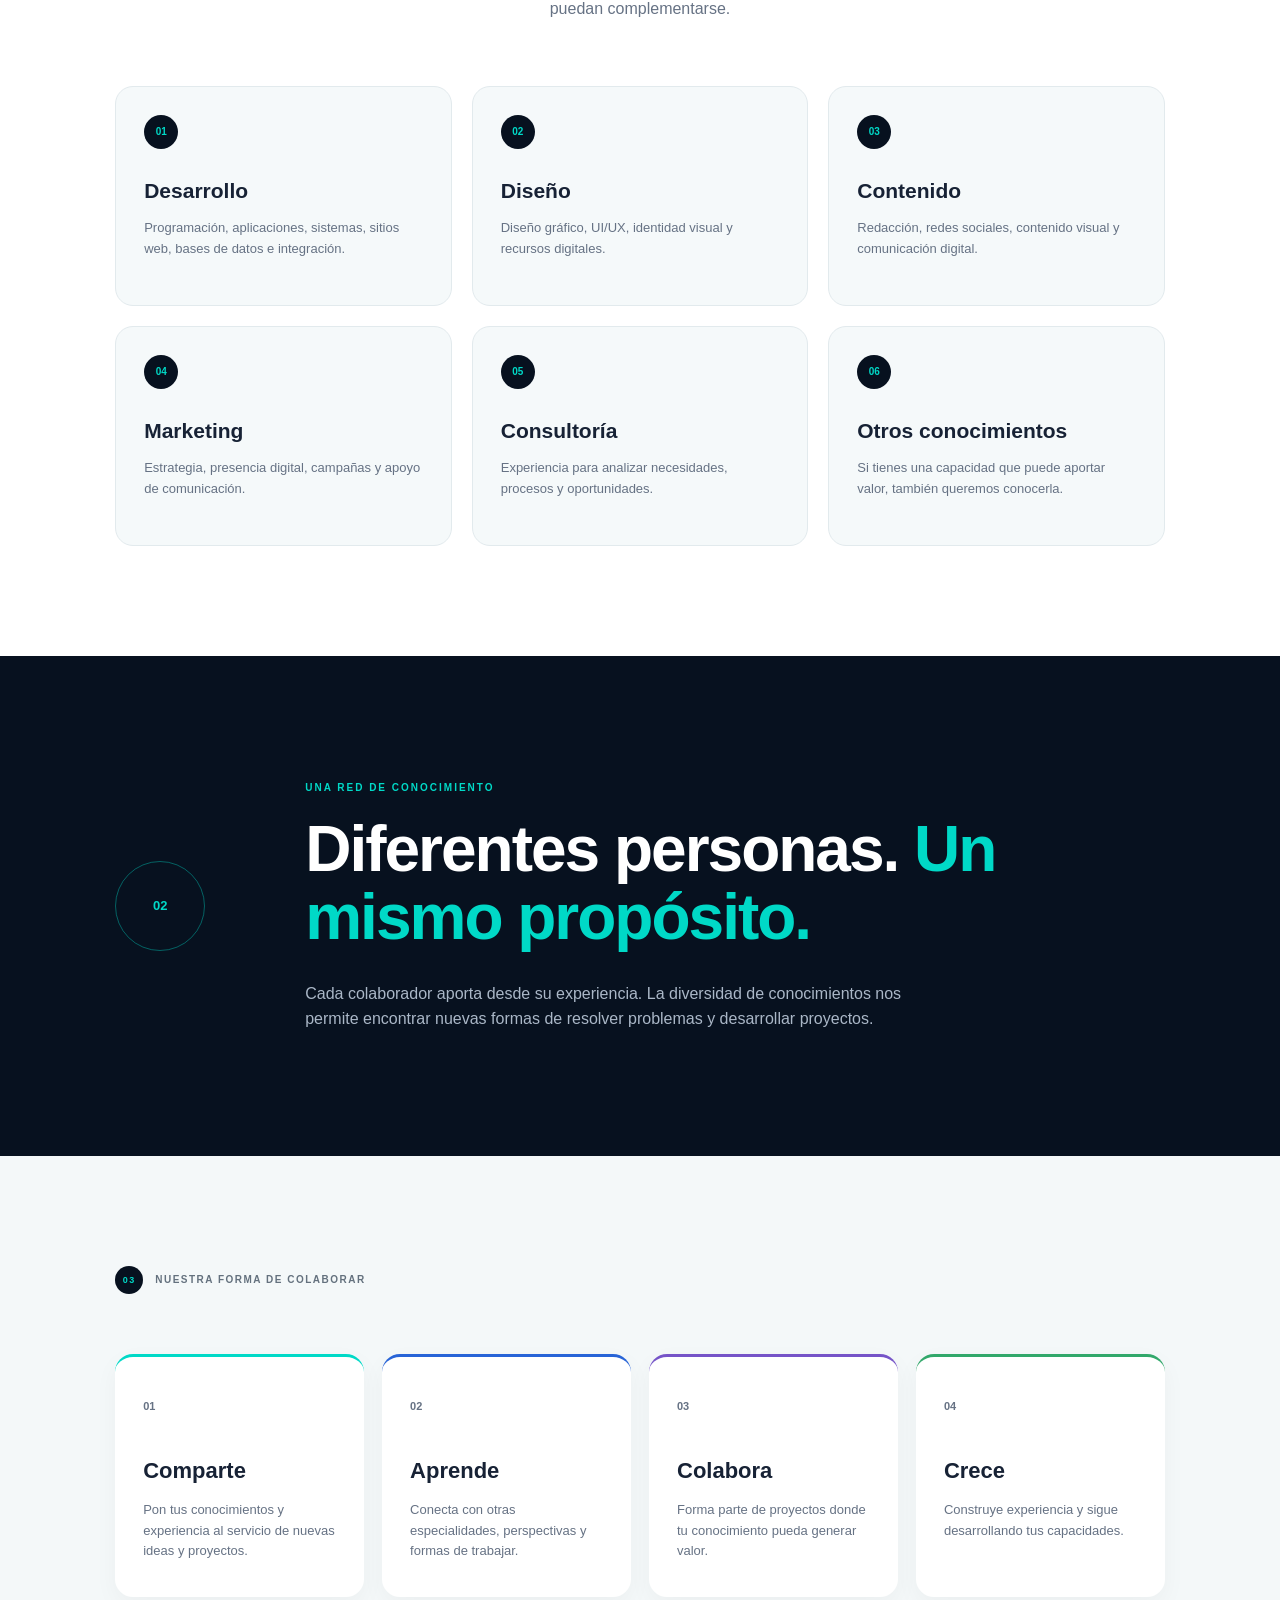
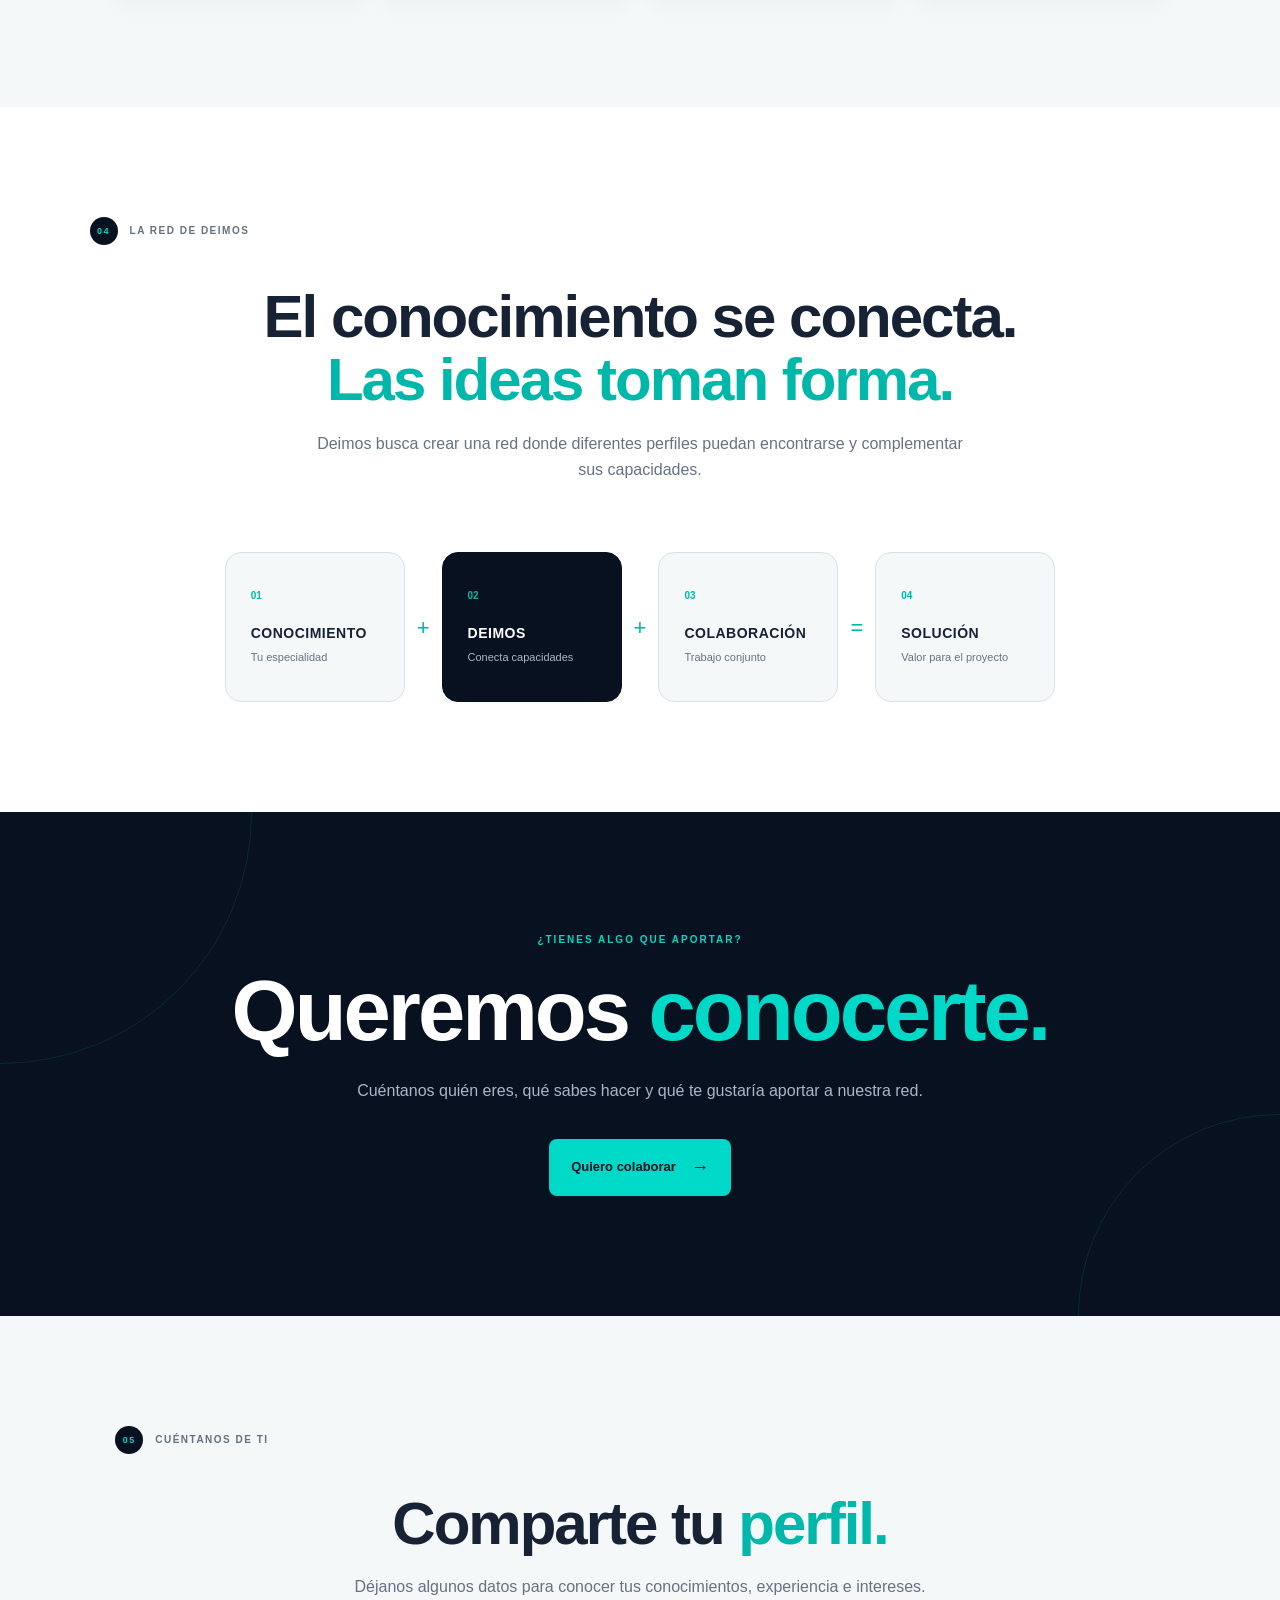
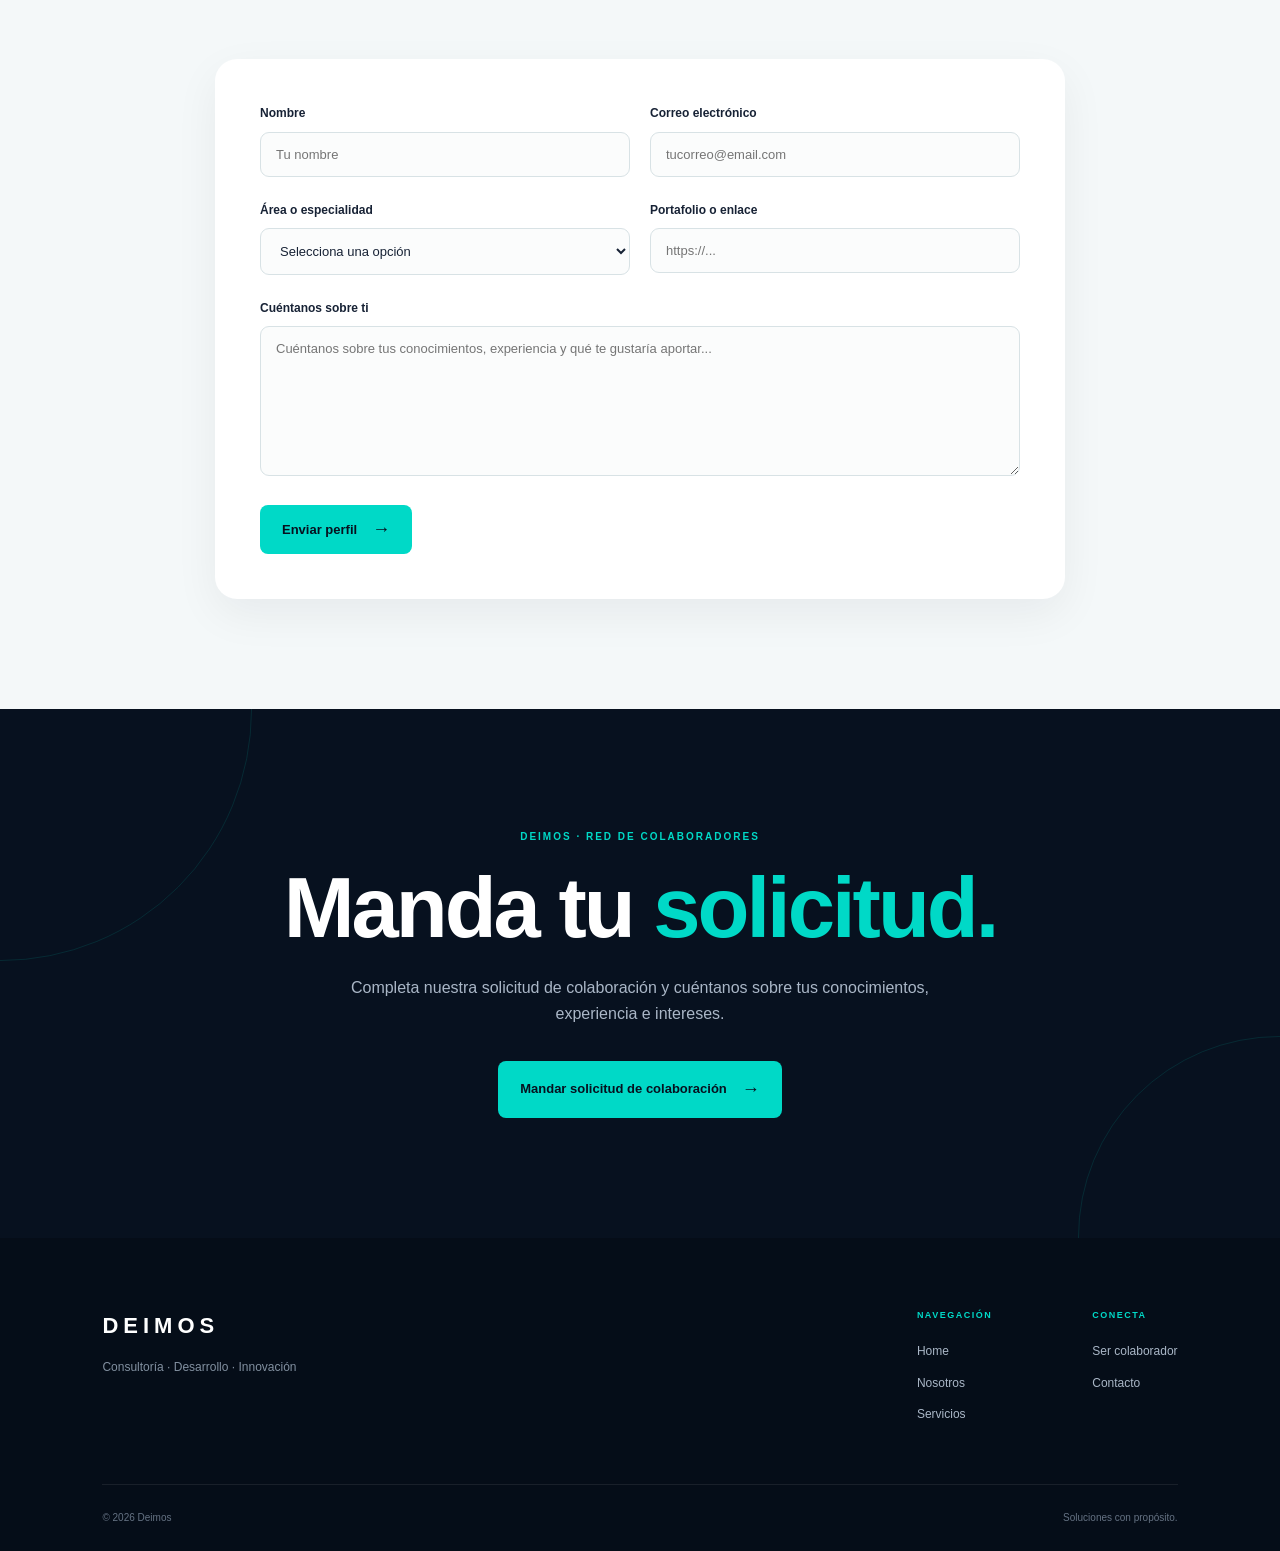
==== commit d161551f: "Añadir formulario de colaboradores DEIMOS" ====
--- a/colaboradores.html
+++ b/colaboradores.html
@@ -43,7 +43,8 @@
             <a href="contacto.html">Contacto</a>
         </nav>
 
-        <a href="#postularme" class="nav-button">
+        <!-- ATAJO A SOLICITUD -->
+        <a href="#solicitud-colaboracion" class="nav-button">
             Quiero colaborar
         </a>
 
@@ -75,7 +76,8 @@
                     se encuentran.
                 </p>
 
-                <a href="#postularme" class="btn-primary">
+                <!-- ATAJO A SOLICITUD -->
+                <a href="#solicitud-colaboracion" class="btn-primary">
                     Quiero formar parte
                     <span>→</span>
                 </a>
@@ -502,7 +504,10 @@
                 qué te gustaría aportar a nuestra red.
             </p>
 
-            <a href="#postularme" class="btn-primary">
+            <a
+                href="#solicitud-colaboracion"
+                class="btn-primary"
+            >
                 Quiero colaborar
                 <span>→</span>
             </a>
@@ -511,7 +516,7 @@
 
 
         <!-- =========================
-             FORMULARIO
+             FORMULARIO ANTERIOR
         ========================== -->
 
         <section class="collab-form-section" id="postularme">
@@ -667,6 +672,44 @@
 
         </section>
 
+
+        <!-- =====================================================
+             NUEVO APARTADO DE SOLICITUD DE COLABORACIÓN
+             ESTE ES EL BOTÓN QUE CONECTA CON JOTFORM
+        ====================================================== -->
+
+        <section
+            class="collab-invite"
+            id="solicitud-colaboracion"
+        >
+
+            <span class="eyebrow">
+                DEIMOS · RED DE COLABORADORES
+            </span>
+
+            <h2>
+                Manda tu
+                <span>solicitud.</span>
+            </h2>
+
+            <p>
+                Completa nuestra solicitud de colaboración
+                y cuéntanos sobre tus conocimientos,
+                experiencia e intereses.
+            </p>
+
+            <a
+                href="formulario-colaboradores.html"
+                class="btn-primary"
+                target="_blank"
+                rel="noopener noreferrer"
+            >
+                Mandar solicitud de colaboración
+                <span>→</span>
+            </a>
+
+        </section>
+
     </main>
 
 
